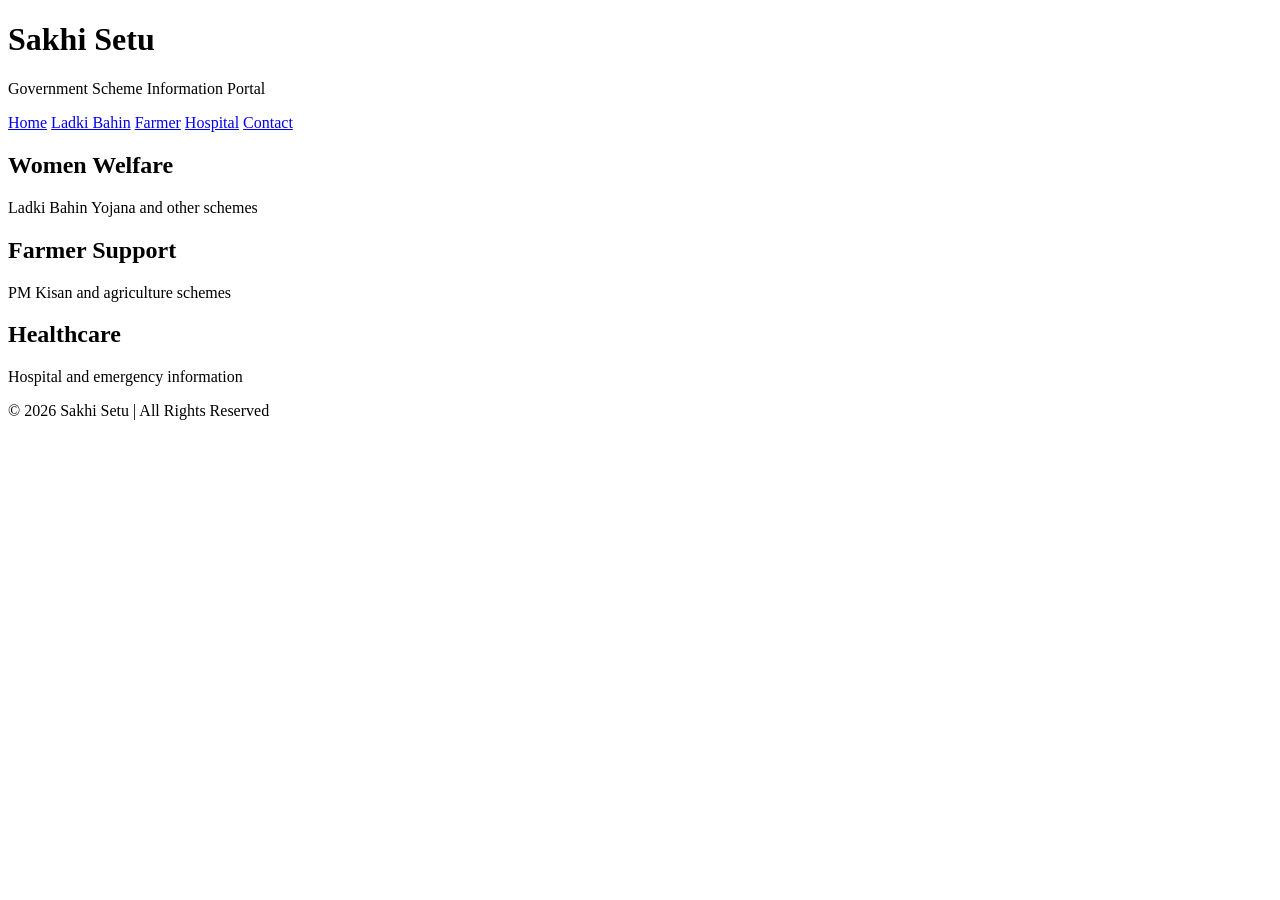
==== index.html @ b28f0242 "Add files via upload" ====
<!DOCTYPE html>
<html>
<head>
<title>Sakhi Setu</title>
<link rel="stylesheet" href="style.css">
</head>
<body>

<header>
<h1>Sakhi Setu</h1>
<p>Government Scheme Information Portal</p>
</header>

<nav>
<a href="index.html">Home</a>
<a href="ladkibahin.html">Ladki Bahin</a>
<a href="farmer.html">Farmer</a>
<a href="hospital.html">Hospital</a>
<a href="contact.html">Contact</a>
</nav>

<section class="container">

<div class="card">
<h2>Women Welfare</h2>
<p>Ladki Bahin Yojana and other schemes</p>
</div>

<div class="card">
<h2>Farmer Support</h2>
<p>PM Kisan and agriculture schemes</p>
</div>

<div class="card">
<h2>Healthcare</h2>
<p>Hospital and emergency information</p>
</div>

</section>

<footer>
<p>© 2026 Sakhi Setu | All Rights Reserved</p>
</footer>

</body>
</html>
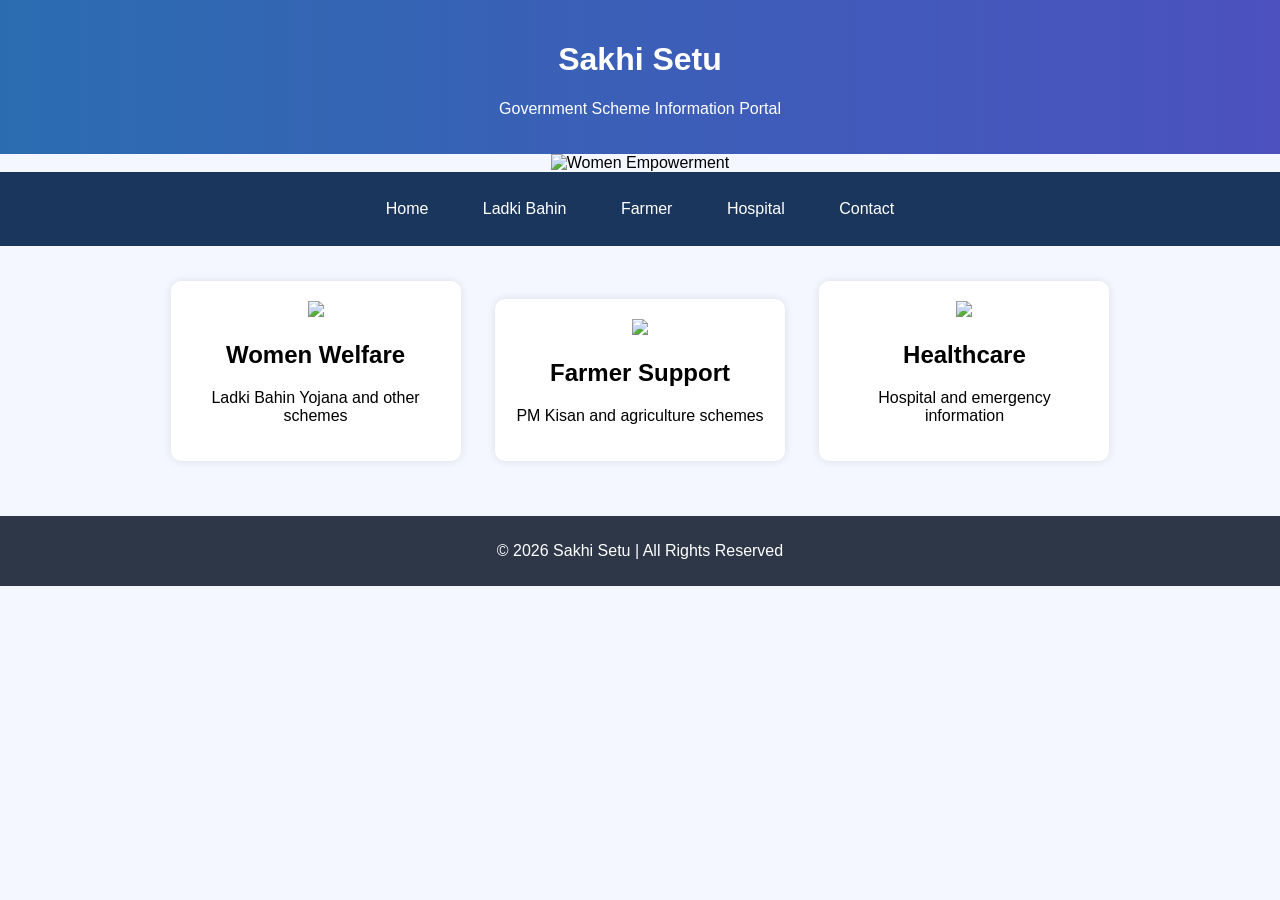
==== commit 644165b5: "Add files via upload" ====
--- a/index.html
+++ b/index.html
@@ -11,6 +11,9 @@
 <p>Government Scheme Information Portal</p>
 </header>
 
+<!-- 👇 Women Image Banner -->
+<img src="sakhi.jpg" alt="Women Empowerment" width="100%" height="350">
+
 <nav>
 <a href="index.html">Home</a>
 <a href="ladkibahin.html">Ladki Bahin</a>
@@ -22,16 +25,19 @@
 <section class="container">
 
 <div class="card">
+<img src="women.jpg" width="200">
 <h2>Women Welfare</h2>
 <p>Ladki Bahin Yojana and other schemes</p>
 </div>
 
 <div class="card">
+<img src="farmer.jpg" width="200">
 <h2>Farmer Support</h2>
 <p>PM Kisan and agriculture schemes</p>
 </div>
 
 <div class="card">
+<img src="hospital.jpg" width="200">
 <h2>Healthcare</h2>
 <p>Hospital and emergency information</p>
 </div>
--- a/style.css
+++ b/style.css
@@ -0,0 +1,51 @@
+body {
+  font-family: Arial;
+  margin: 0;
+  background: #f4f7ff;
+  text-align: center;
+}
+
+header {
+  background: linear-gradient(90deg, #2b6cb0, #4c51bf);
+  color: white;
+  padding: 20px;
+}
+
+nav {
+  background: #1a365d;
+  padding: 10px;
+}
+
+nav a {
+  color: white;
+  margin: 10px;
+  text-decoration: none;
+  padding: 8px 15px;
+  display: inline-block;
+  border-radius: 5px;
+}
+
+nav a:hover {
+  background: #38a169;
+}
+
+.container {
+  padding: 20px;
+}
+
+.card {
+  background: white;
+  margin: 15px;
+  padding: 20px;
+  border-radius: 10px;
+  display: inline-block;
+  width: 250px;
+  box-shadow: 0 0 10px rgba(0,0,0,0.1);
+}
+
+footer {
+  background: #2d3748;
+  color: white;
+  padding: 10px;
+  margin-top: 20px;
+}
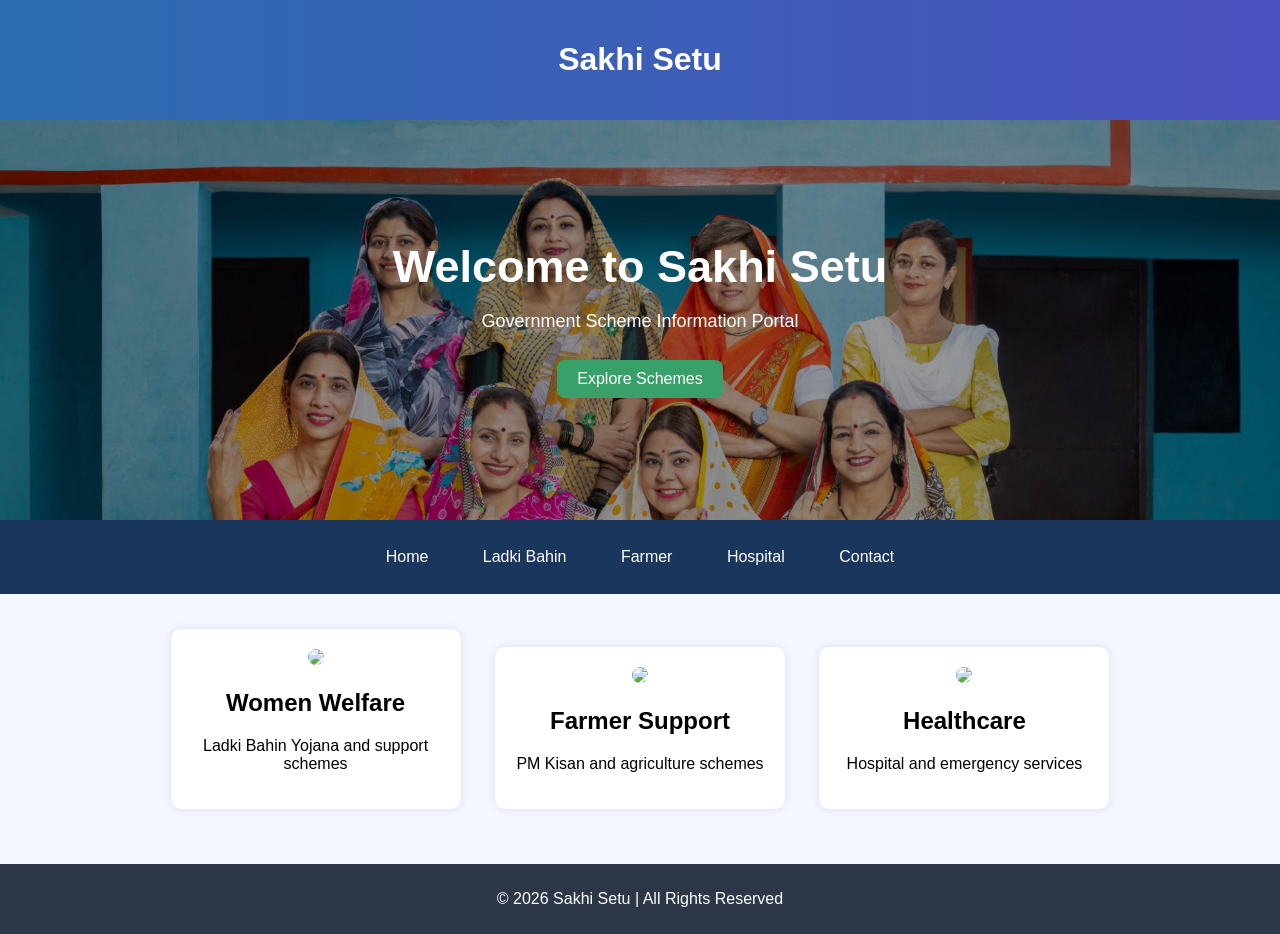
==== commit d22c114c: "Add files via upload" ====
--- a/index.html
+++ b/index.html
@@ -3,16 +3,62 @@
 <head>
 <title>Sakhi Setu</title>
 <link rel="stylesheet" href="style.css">
+
+<style>
+.hero {
+  background: linear-gradient(rgba(0,0,0,0.4), rgba(0,0,0,0.4)),
+  url("sakhi.jpg");
+  height: 400px;
+  background-size: cover;
+  color: white;
+  display: flex;
+  flex-direction: column;
+  justify-content: center;
+  align-items: center;
+  text-align: center;
+}
+
+.hero h1 {
+  font-size: 45px;
+  margin: 0;
+}
+
+.hero p {
+  font-size: 18px;
+}
+
+.btn {
+  background: #38a169;
+  color: white;
+  padding: 10px 20px;
+  border-radius: 8px;
+  text-decoration: none;
+  margin-top: 10px;
+}
+
+.btn:hover {
+  background: #2f855a;
+}
+
+.card img {
+  width: 100%;
+  border-radius: 10px;
+}
+</style>
+
 </head>
 <body>
 
 <header>
 <h1>Sakhi Setu</h1>
-<p>Government Scheme Information Portal</p>
 </header>
 
-<!-- 👇 Women Image Banner -->
-<img src="sakhi.jpg" alt="Women Empowerment" width="100%" height="350">
+<!-- 🔥 HERO SECTION -->
+<div class="hero">
+  <h1>Welcome to Sakhi Setu</h1>
+  <p>Government Scheme Information Portal</p>
+  <a class="btn" href="#schemes">Explore Schemes</a>
+</div>
 
 <nav>
 <a href="index.html">Home</a>
@@ -22,24 +68,25 @@
 <a href="contact.html">Contact</a>
 </nav>
 
-<section class="container">
+<!-- 📌 SCHEMES -->
+<section class="container" id="schemes">
 
 <div class="card">
-<img src="women.jpg" width="200">
+<img src="women.jpg">
 <h2>Women Welfare</h2>
-<p>Ladki Bahin Yojana and other schemes</p>
+<p>Ladki Bahin Yojana and support schemes</p>
 </div>
 
 <div class="card">
-<img src="farmer.jpg" width="200">
+<img src="farmer.jpg">
 <h2>Farmer Support</h2>
 <p>PM Kisan and agriculture schemes</p>
 </div>
 
 <div class="card">
-<img src="hospital.jpg" width="200">
+<img src="hospital.jpg">
 <h2>Healthcare</h2>
-<p>Hospital and emergency information</p>
+<p>Hospital and emergency services</p>
 </div>
 
 </section>
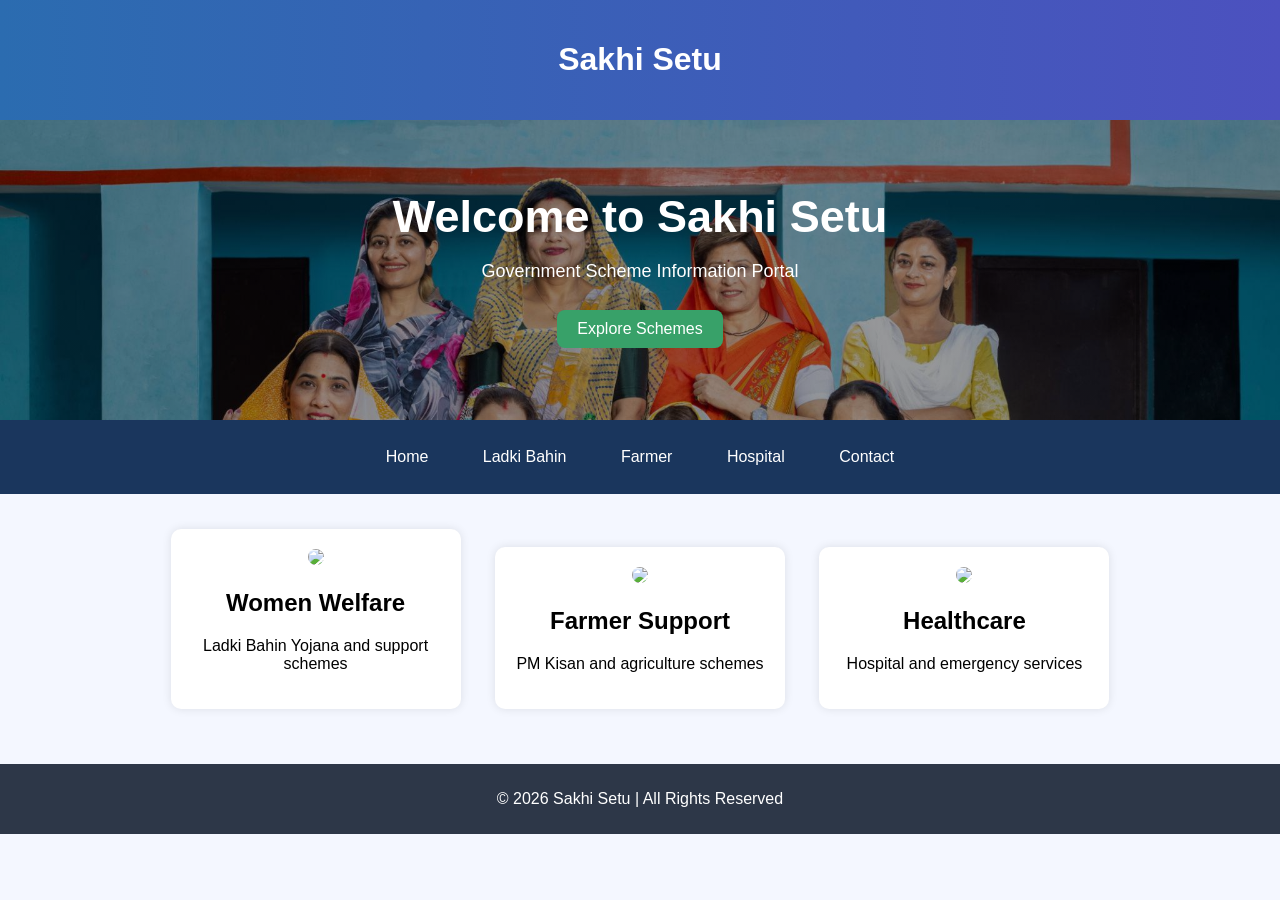
==== commit d2d39e9c: "Update index.html" ====
--- a/index.html
+++ b/index.html
@@ -8,7 +8,7 @@
 .hero {
   background: linear-gradient(rgba(0,0,0,0.4), rgba(0,0,0,0.4)),
   url("sakhi.jpg");
-  height: 400px;
+  height: 300px;
   background-size: cover;
   color: white;
   display: flex;
@@ -96,4 +96,4 @@
 </footer>
 
 </body>
-</html>+</html>
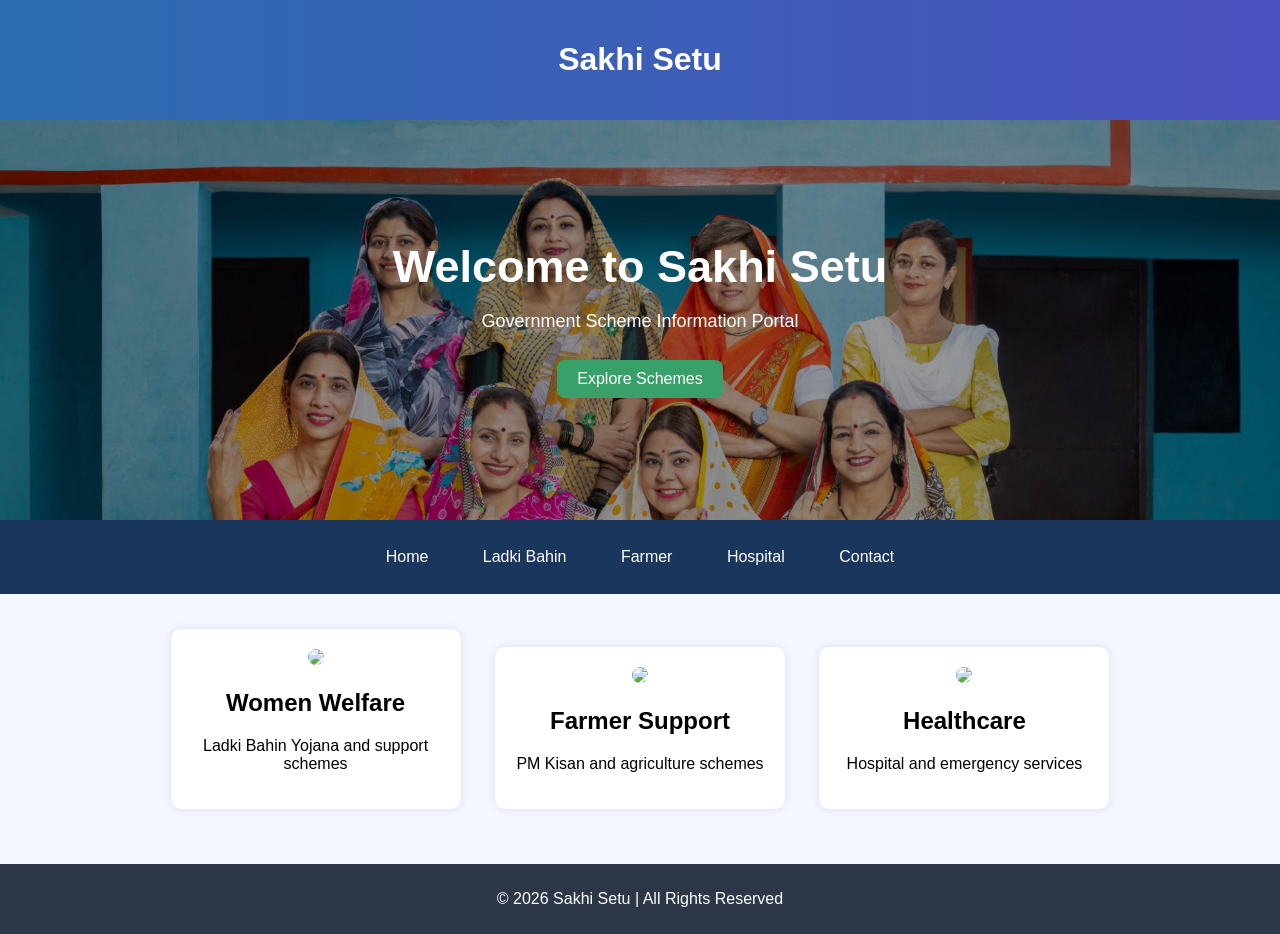
==== commit 7968055b: "Update index.html" ====
--- a/index.html
+++ b/index.html
@@ -8,7 +8,7 @@
 .hero {
   background: linear-gradient(rgba(0,0,0,0.4), rgba(0,0,0,0.4)),
   url("sakhi.jpg");
-  height: 300px;
+  height:400px;
   background-size: cover;
   color: white;
   display: flex;
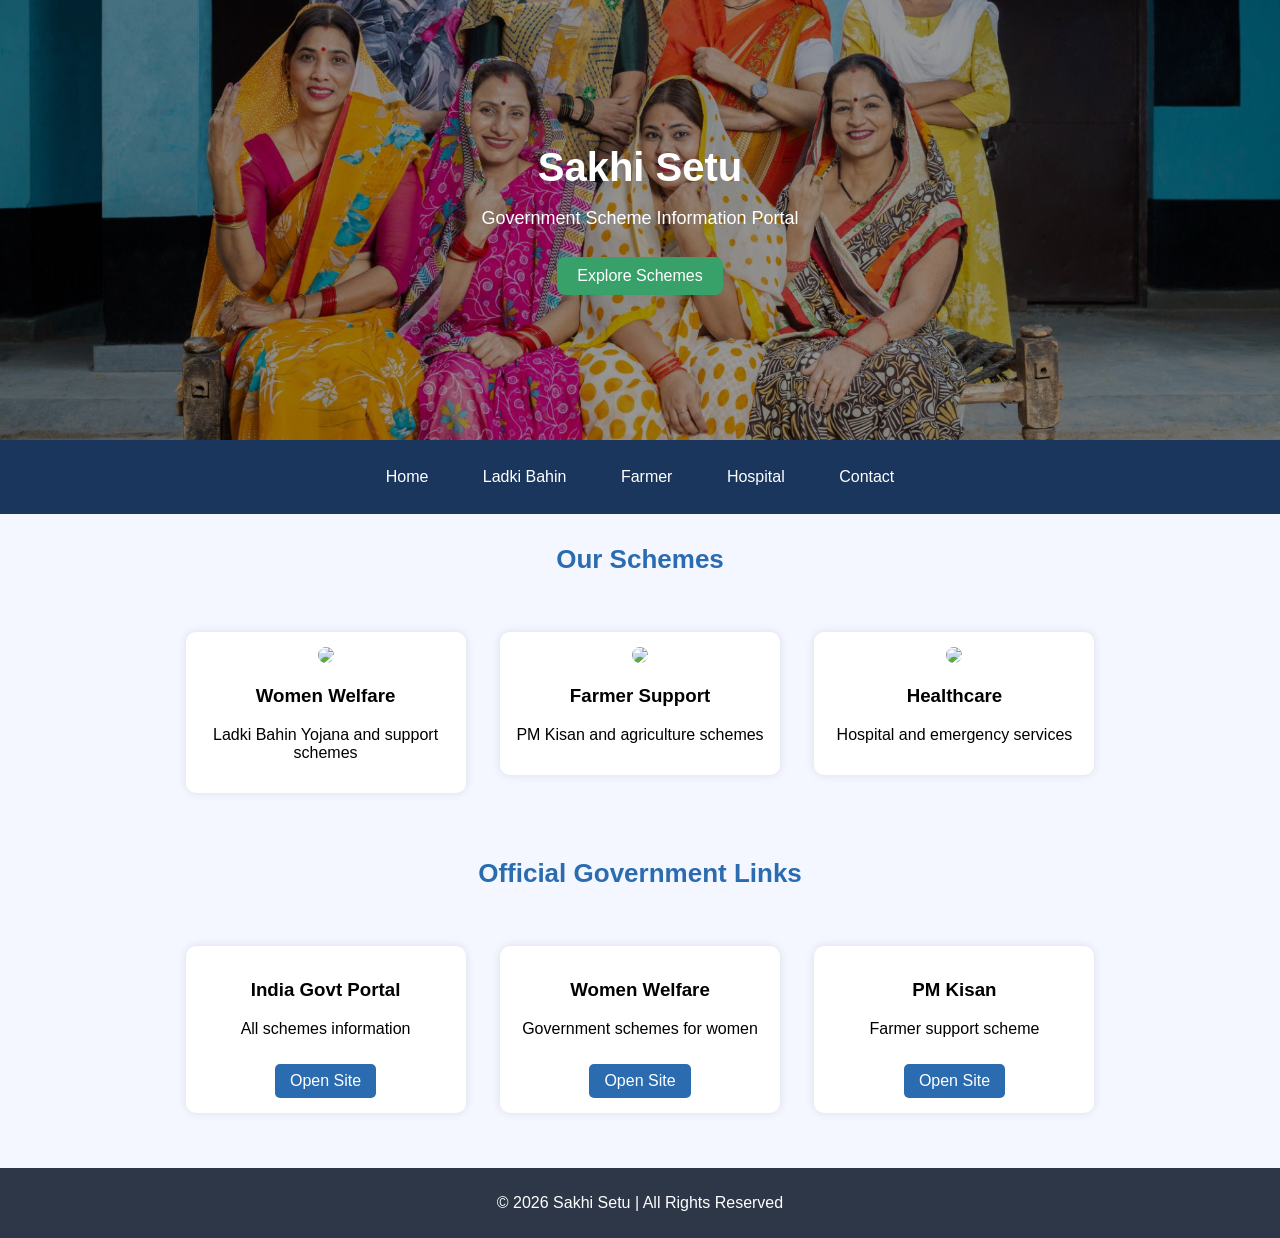
==== commit a82fc50e: "Update index.html" ====
--- a/index.html
+++ b/index.html
@@ -5,11 +5,18 @@
 <link rel="stylesheet" href="style.css">
 
 <style>
+body {
+  margin: 0;
+  font-family: Arial, sans-serif;
+}
+
+/* HERO SECTION */
 .hero {
   background: linear-gradient(rgba(0,0,0,0.4), rgba(0,0,0,0.4)),
   url("sakhi.jpg");
-  height:400px;
+  height: 400px;
   background-size: cover;
+  background-position: center;
   color: white;
   display: flex;
   flex-direction: column;
@@ -19,7 +26,7 @@
 }
 
 .hero h1 {
-  font-size: 45px;
+  font-size: 40px;
   margin: 0;
 }
 
@@ -27,6 +34,7 @@
   font-size: 18px;
 }
 
+/* BUTTON */
 .btn {
   background: #38a169;
   color: white;
@@ -40,25 +48,89 @@
   background: #2f855a;
 }
 
+/* NAV */
+nav {
+  background: #1a365d;
+  text-align: center;
+  padding: 10px;
+}
+
+nav a {
+  color: white;
+  text-decoration: none;
+  margin: 10px;
+  padding: 8px 15px;
+  display: inline-block;
+  border-radius: 5px;
+}
+
+nav a:hover {
+  background: #38a169;
+}
+
+/* CARDS */
+.container {
+  text-align: center;
+  padding: 20px;
+}
+
+.card {
+  background: white;
+  display: inline-block;
+  width: 250px;
+  margin: 15px;
+  padding: 15px;
+  border-radius: 10px;
+  box-shadow: 0 0 10px rgba(0,0,0,0.1);
+  vertical-align: top;
+}
+
 .card img {
   width: 100%;
   border-radius: 10px;
+}
+
+/* SECTION TITLE */
+.section-title {
+  text-align: center;
+  font-size: 26px;
+  color: #2b6cb0;
+  margin-top: 30px;
+}
+
+/* LINKS BUTTON */
+.card a {
+  display: inline-block;
+  margin-top: 10px;
+  padding: 8px 15px;
+  background: #2b6cb0;
+  color: white;
+  text-decoration: none;
+  border-radius: 5px;
+}
+
+.card a:hover {
+  background: #38a169;
+}
+
+/* FOOTER */
+footer {
+  background: #2d3748;
+  color: white;
+  text-align: center;
+  padding: 10px;
+  margin-top: 20px;
 }
 </style>
 
 </head>
 <body>
 
-<header>
-<h1>Sakhi Setu</h1>
-</header>
-
-<!-- 🔥 HERO SECTION -->
-<div class="hero">
-  <h1>Welcome to Sakhi Setu</h1>
+<header class="hero">
+  <h1>Sakhi Setu</h1>
   <p>Government Scheme Information Portal</p>
   <a class="btn" href="#schemes">Explore Schemes</a>
-</div>
+</header>
 
 <nav>
 <a href="index.html">Home</a>
@@ -68,25 +140,50 @@
 <a href="contact.html">Contact</a>
 </nav>
 
-<!-- 📌 SCHEMES -->
+<h2 class="section-title">Our Schemes</h2>
+
 <section class="container" id="schemes">
 
 <div class="card">
-<img src="women.jpg">
-<h2>Women Welfare</h2>
+<img src="ladkibahin.jpg">
+<h3>Women Welfare</h3>
 <p>Ladki Bahin Yojana and support schemes</p>
 </div>
 
 <div class="card">
-<img src="farmer.jpg">
-<h2>Farmer Support</h2>
+<img src="farmer laddies.jpg">
+<h3>Farmer Support</h3>
 <p>PM Kisan and agriculture schemes</p>
 </div>
 
 <div class="card">
 <img src="hospital.jpg">
-<h2>Healthcare</h2>
+<h3>Healthcare</h3>
 <p>Hospital and emergency services</p>
+</div>
+
+</section>
+
+<h2 class="section-title">Official Government Links</h2>
+
+<section class="container">
+
+<div class="card">
+<h3>India Govt Portal</h3>
+<p>All schemes information</p>
+<a href="https://www.india.gov.in/" target="_blank">Open Site</a>
+</div>
+
+<div class="card">
+<h3>Women Welfare</h3>
+<p>Government schemes for women</p>
+<a href="https://wcd.nic.in/" target="_blank">Open Site</a>
+</div>
+
+<div class="card">
+<h3>PM Kisan</h3>
+<p>Farmer support scheme</p>
+<a href="https://pmkisan.gov.in/" target="_blank">Open Site</a>
 </div>
 
 </section>
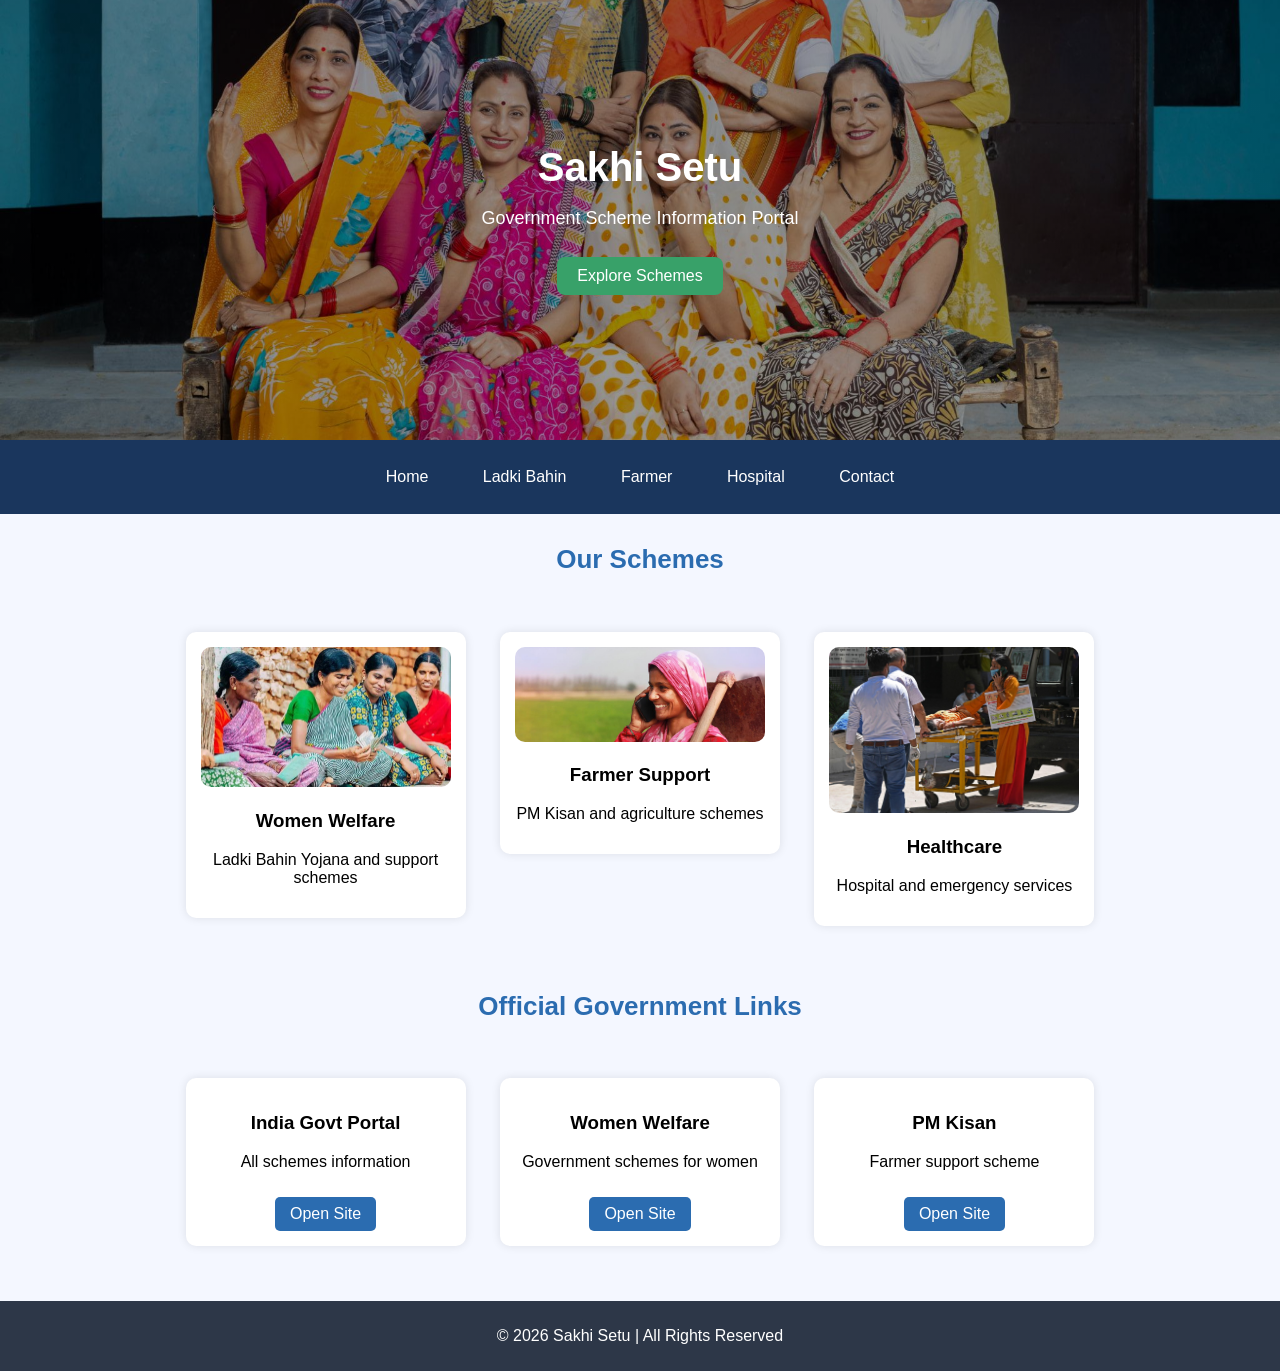
==== commit f58d3ce3: "Update index.html" ====
--- a/index.html
+++ b/index.html
@@ -171,7 +171,7 @@
 <div class="card">
 <h3>India Govt Portal</h3>
 <p>All schemes information</p>
-<a href="https://www.india.gov.in/" target="_blank">Open Site</a>
+<a href="https://www.maharashtra.gov.in/"target="_blank">Open Site</a>
 </div>
 
 <div class="card">
